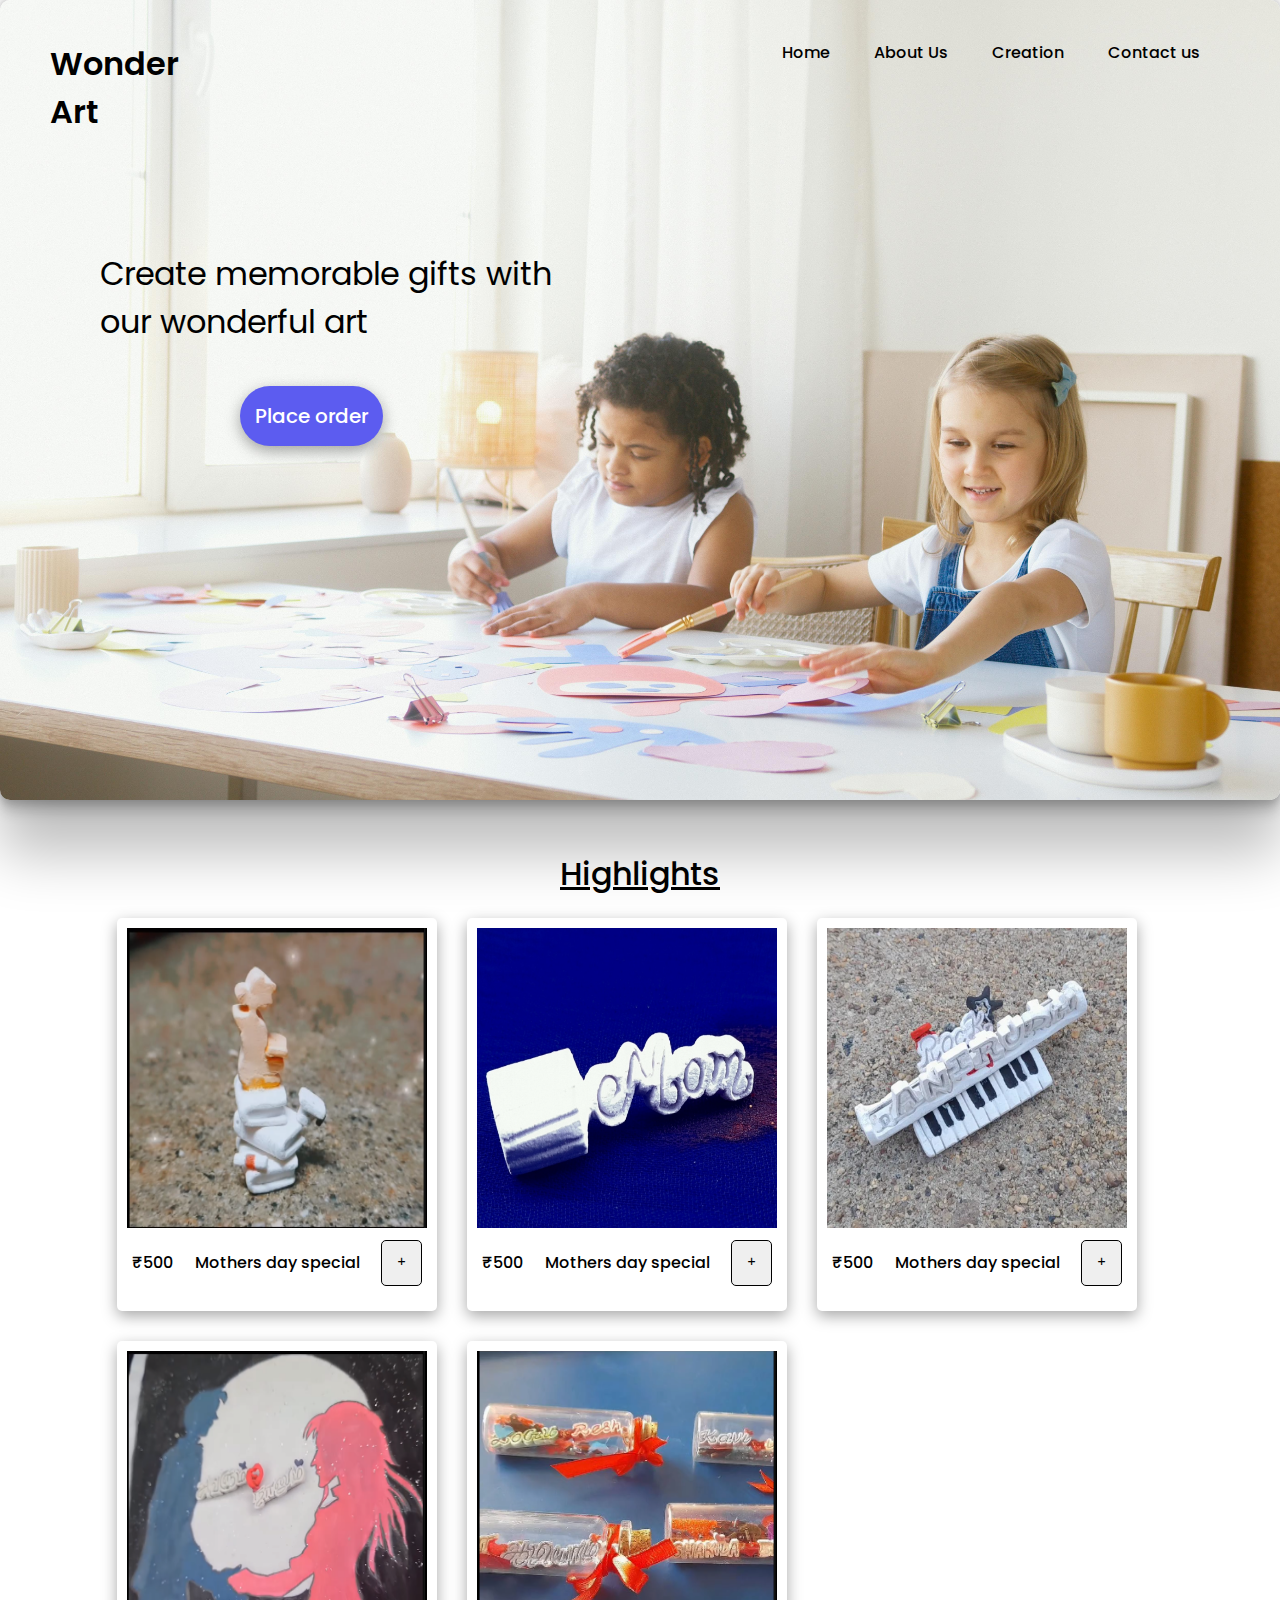
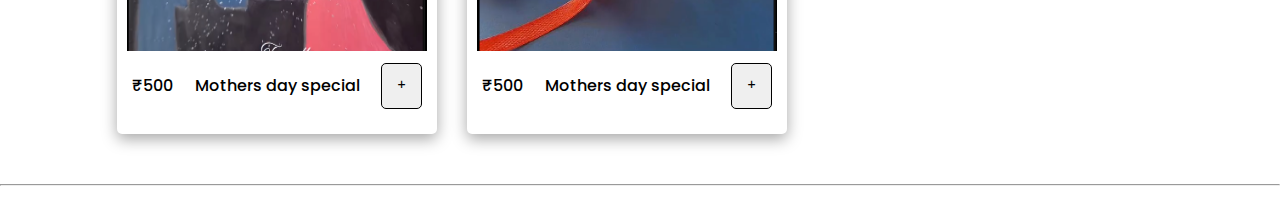
==== index.html @ ec38e164 "Add files via upload" ====
<!DOCTYPE html>
<html lang="en">
<head>
    <meta charset="UTF-8">
    <meta name="viewport" content="width=device-width, initial-scale=1.0">
    <title>wonder art</title>
    <link rel="icon" href="img/Screenshot_from_2024-03-21_18-56-15-removebg-preview.png">
    <link rel="stylesheet" href="style.css">
    <link rel="stylesheet" href="https://cdnjs.cloudflare.com/ajax/libs/font-awesome/6.5.1/css/all.min.css" integrity="sha512-DTOQO9RWCH3ppGqcWaEA1BIZOC6xxalwEsw9c2QQeAIftl+Vegovlnee1c9QX4TctnWMn13TZye+giMm8e2LwA==" crossorigin="anonymous" referrerpolicy="no-referrer" />
</head>
<body>
    
    <nav class="nav">
        <h1 class="logo">Wonder Art</h1>
        <!-- <div class="logo">
            <img src="img/logo.png">
        </div> -->
        
        <div class="content">
            <a href="index.html">Home</a>
            <a href="about.html">About Us</a>
            <a href="art.html">Creation</a>
            <a href="contect.html">Contact us</a>
            <a href="cart.html"><i class="fa-solid fa-cart-shopping"></i></a>
        </div>
    </nav>
    <div class="top">
        <div class="intro">
            <h1 class="slogan">Create memorable gifts with <br>our wonderful art</h1>
            <button class="orderbtn">Place order</button>
        </div>
        
    </div>
    <div class="middle">
        <center><h1 class="highlights"><u>Highlights</u> </h1></center>
        <div class="products">
            <div class="pro1">
                <img src="img/img1.png">
                <div class="list">
                    <p>₹500</p>
                    <p>Mothers day special</p>
                    <button>+</button>

                </div>
                
            </div>
            <div class="pro1">
                <img src="img/img2.png">
                <div class="list">
                    <p>₹500</p>
                    <p>Mothers day special</p>
                    <button>+</button>

                </div>
                
            </div><div class="pro1">
                <img src="img/img3.png">
                <div class="list">
                    <p>₹500</p>
                    <p>Mothers day special</p>
                    <button>+</button>

                </div>
                
            </div><div class="pro1">
                <img src="img/img4.png">
                <div class="list">
                    <p>₹500</p>
                    <p>Mothers day special</p>
                    <button>+</button>

                </div>
                
            </div><div class="pro1">
                <img src="img/img5.png">
                <div class="list">
                    <p>₹500</p>
                    <p>Mothers day special</p>
                    <button>+</button>

                </div>
                
            </div>
        </div>

  

    </div>
    <hr>
    <div class="buttom">
        
    </div>
    
</body>
</html>
---- style.css ----
@import url('https://fonts.googleapis.com/css2?family=Poppins:ital,wght@0,100;0,200;0,300;0,400;0,500;0,600;0,700;0,800;0,900;1,100;1,200;1,300;1,400;1,500;1,600;1,700;1,800;1,900&display=swap');

*{
    padding: 0;
    margin: 0;
    font-family: "Poppins", sans-serif;
    
}
body{
    height: 200vh;
    
}

.top{
    /* background-color: #00ab66; */
    background-image: url('img/back 1.jpg');
    background-size: cover;
    height: 800px;
    width: 100%;
    margin-top: -30px;
    /* width: 98%; */
    /* margin: -15px ;
    margin-left: 16px; */
    box-shadow: rgba(0, 0, 0, 0.25) 0px 54px 55px, rgba(0, 0, 0, 0.12) 0px -12px 30px, rgba(0, 0, 0, 0.12) 0px 4px 6px, rgba(0, 0, 0, 0.17) 0px 12px 13px, rgba(0, 0, 0, 0.09) 0px -3px 5px;
    border-radius: 10px;
    
}
.nav{
    display: flex;
    width: 100%;
    height: 30px;
    justify-content: space-between;
    position: sticky;
}
/* .logo{
    height: 110px;
    width: 110px;

} */
/* .logo img{
    height: 75px;
    width: 110px;
    margin: 10px;
} */
.logo{
    width: 180px;
    margin-top: 40px;
    margin-left: 50px;
    font-weight: 600;
    cursor: pointer;
}
.logo:hover{
    color: red;
}
.content{
    margin: 40px 20px ;
}
.content a{
    padding: 20px;
    font-weight: 500;
    cursor: pointer;
    text-decoration: none;
    color: black;
}
.content a:hover{
    color: rgb(99, 92, 92);
}
.slogan{
    
    padding-left: 100px;
    font-weight: 400;
}
.orderbtn{
    padding: 15px;
    border-radius: 40px;
    font-size: 20px;
    color: white;
    background-color: rgb(92, 92, 240);
    border: none;
    font-weight: 500;
    margin: 40px 0px 0px 240px;
    box-shadow: rgba(0, 0, 0, 0.35) 0px 5px 15px;
}
.orderbtn:hover{
    color:rgb(92, 92, 240);
    background-color: white;
    transition: all 0.3s ease-in;
    border: 2px solid rgb(92, 92, 240);
}

.intro{
    padding: 250px 0 0 0;
    height: max-content;
    width: max-content  ;
}
.middle{
    padding: 50px 0;
}
.highlights{
    font-weight: 500;
    
}
.products{
    margin-top: 20px;
    width: 98%;
    display: grid;
    grid-template-columns: repeat(auto-fit,minmax(320px,320px));
    justify-content: center; 
    gap: 30px;
}
.pro1{
    box-shadow: rgba(0, 0, 0, 0.35) 0px 5px 15px;
    padding: 10px;
    padding-bottom: 20px;
    border-radius: 5px;
    


}
.products img{
    height: 300px;
    width: 300px;
    
}
.pro1 p{
    padding-top: 10px;
    font-weight: 500;

}
.list{
    display: flex;
    justify-content: space-between;
    padding:5px ;
}
.list button{
    padding:12px 15px;
    border-radius: 5px;
    border: 1px solid black;
    outline: none;
    
}
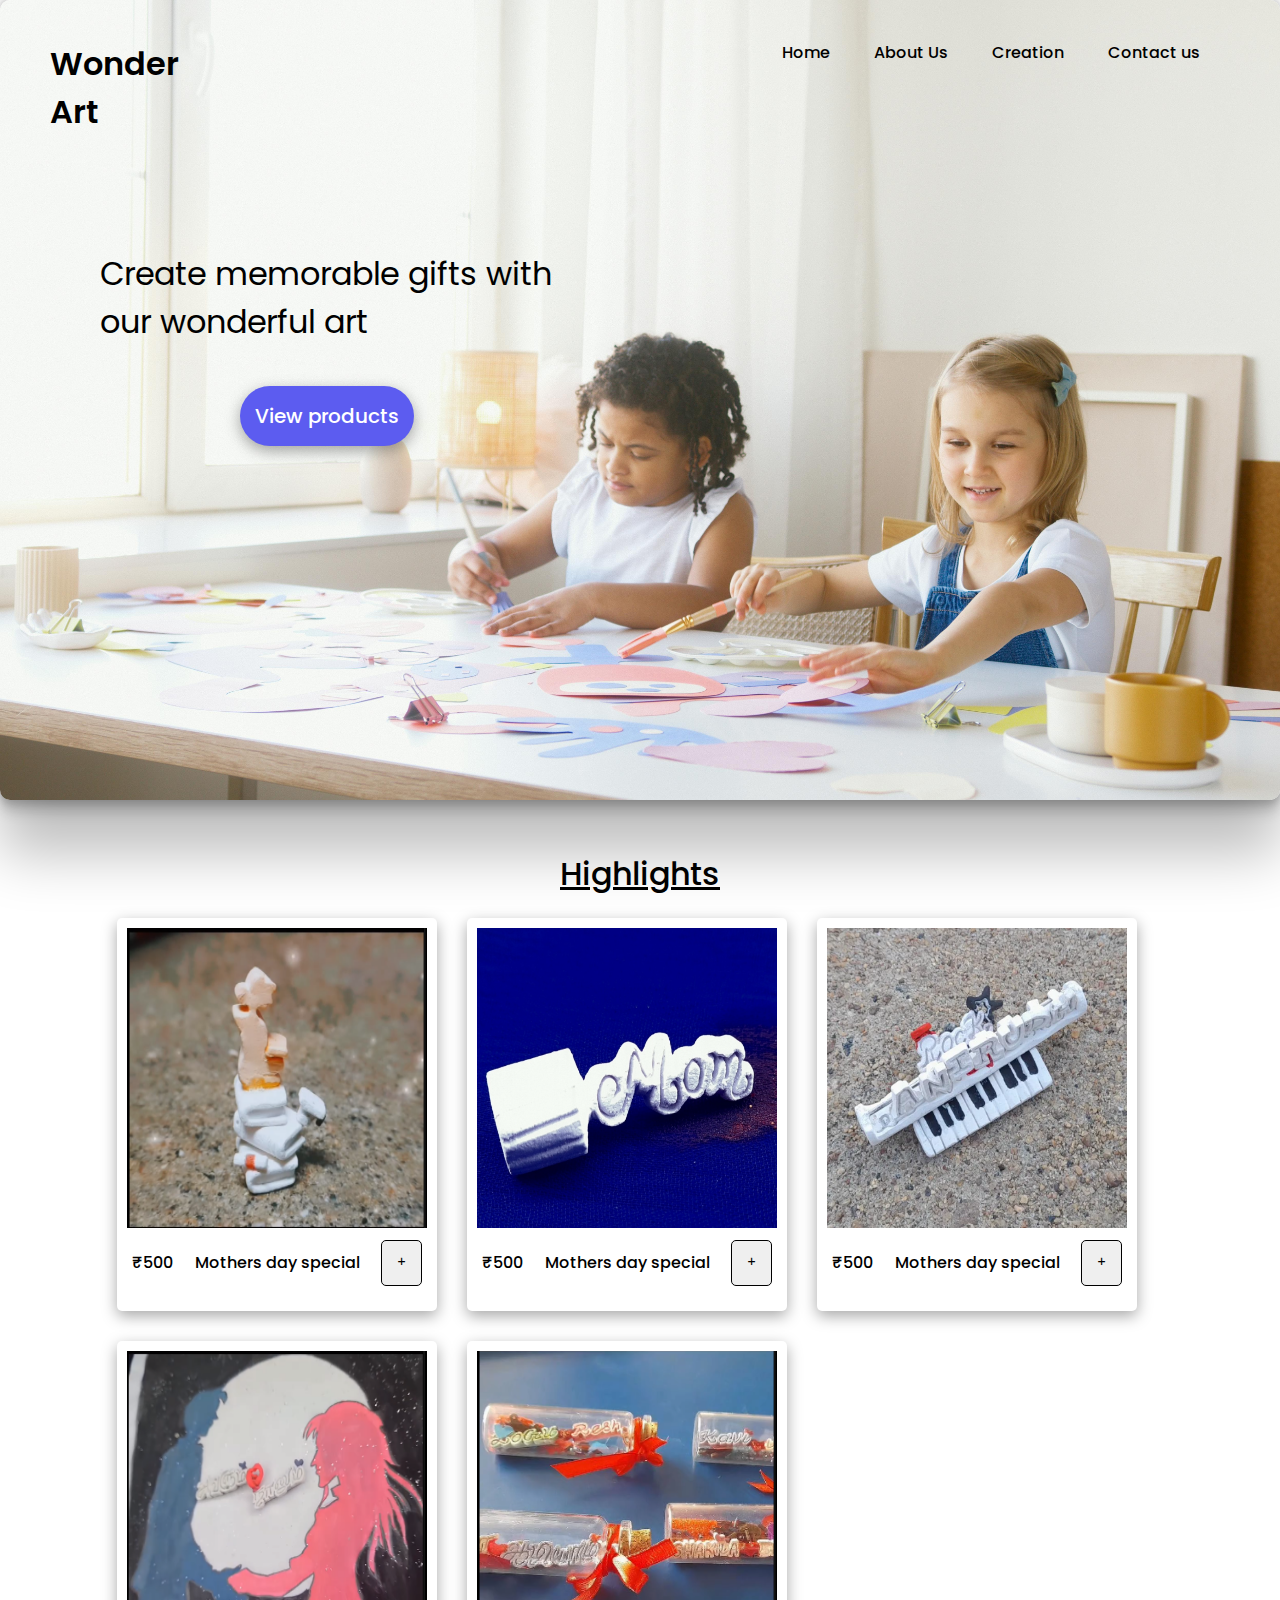
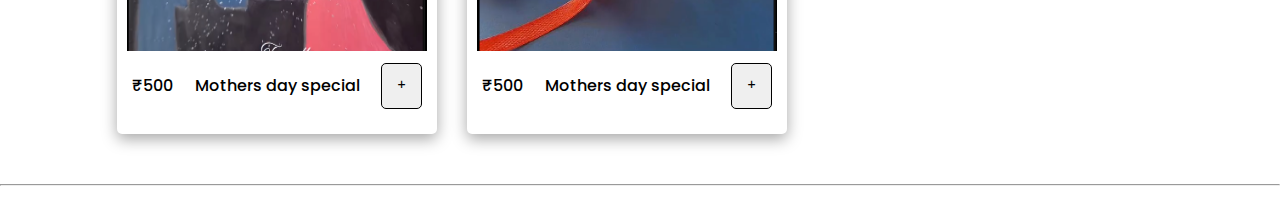
==== commit 1f5e59b9: "Add files via upload" ====
--- a/index.html
+++ b/index.html
@@ -12,6 +12,7 @@
     
     <nav class="nav">
         <h1 class="logo">Wonder Art</h1>
+        <i class="fa-solid fa-bars" id="menu"></i>
         <!-- <div class="logo">
             <img src="img/logo.png">
         </div> -->
@@ -22,12 +23,14 @@
             <a href="art.html">Creation</a>
             <a href="contect.html">Contact us</a>
             <a href="cart.html"><i class="fa-solid fa-cart-shopping"></i></a>
+            
         </div>
+        
     </nav>
     <div class="top">
         <div class="intro">
             <h1 class="slogan">Create memorable gifts with <br>our wonderful art</h1>
-            <button class="orderbtn">Place order</button>
+            <button class="orderbtn">View products</button>
         </div>
         
     </div>
--- a/style.css
+++ b/style.css
@@ -140,5 +140,127 @@
     outline: none;
     
 }
-
-
+#menu{
+    display: none;
+}
+@media(max-width:784px){
+    .orderbtn{
+        margin: 30px 0px 0px 200px;
+        font-size: 15px;
+    }
+    .slogan{
+        font-size: 24px;
+        padding-left: 60px;
+    }
+    .content a{
+        font-size: 15px;
+        padding: 10px;
+    }
+    .logo{
+
+        font-size: 20px;
+   }
+}
+@media(max-width:666px){
+    .content{
+        display: flex;
+        flex-direction: column;
+        text-align: center;
+        padding: 0;
+        margin: 0;
+        position: absolute;
+        left: 0;
+        width: 100%;
+        background-color: yellow;
+        height: 300px;
+        margin-top: 71px;   
+        padding-top: 58px;
+        display: none;
+    }
+    .logo{
+        margin-top: 22px;
+        margin-left: 28px;
+    }
+    .intro{
+        padding: 300px 0 0 0;
+    }
+    #menu{
+        display: block;
+        position: absolute;
+        top:30px;
+        right: 3%;
+    }
+}
+@media(max-width:460px){
+    .slogan{
+        font-size: 19px;
+        text-align: center;
+        padding-left: 105px;
+    }
+    .orderbtn {
+        margin: 31px 0px 0px 183px;
+    }
+    .top{
+        height: 563px;
+    }
+    .intro {
+        padding: 190px 0 0 0;
+    }
+    #menu{
+        
+        right: 5%;
+    }
+
+
+}
+@media(max-width:425px){
+    .slogan{
+        font-size: 19px;
+        text-align: center;
+        padding:0;
+    }
+    .orderbtn {
+        margin: 32px 0px 0px 36%;
+        
+    }
+    .top{
+        height: 563px;
+    }
+    .intro {
+        padding: 190px 0 0 0;
+        width: 100%;
+    }
+   .content{
+    left: 55px;
+    margin-top: 71px;
+    width: 78%;
+   }
+
+
+}
+@media(max-width:375px){
+    .content{
+        left: 34px;
+        margin-top: 71px;
+        width: 78%;
+       } 
+    .orderbtn{
+        margin: 31px 0px 0px 29%;
+    } 
+    .products img {
+        height: 284px;
+        width: 277px;
+    }  
+    .pro1{
+        width: 87%;
+        padding: 8px;
+        margin: 20px 13px;
+    } 
+
+}
+
+
+
+
+
+
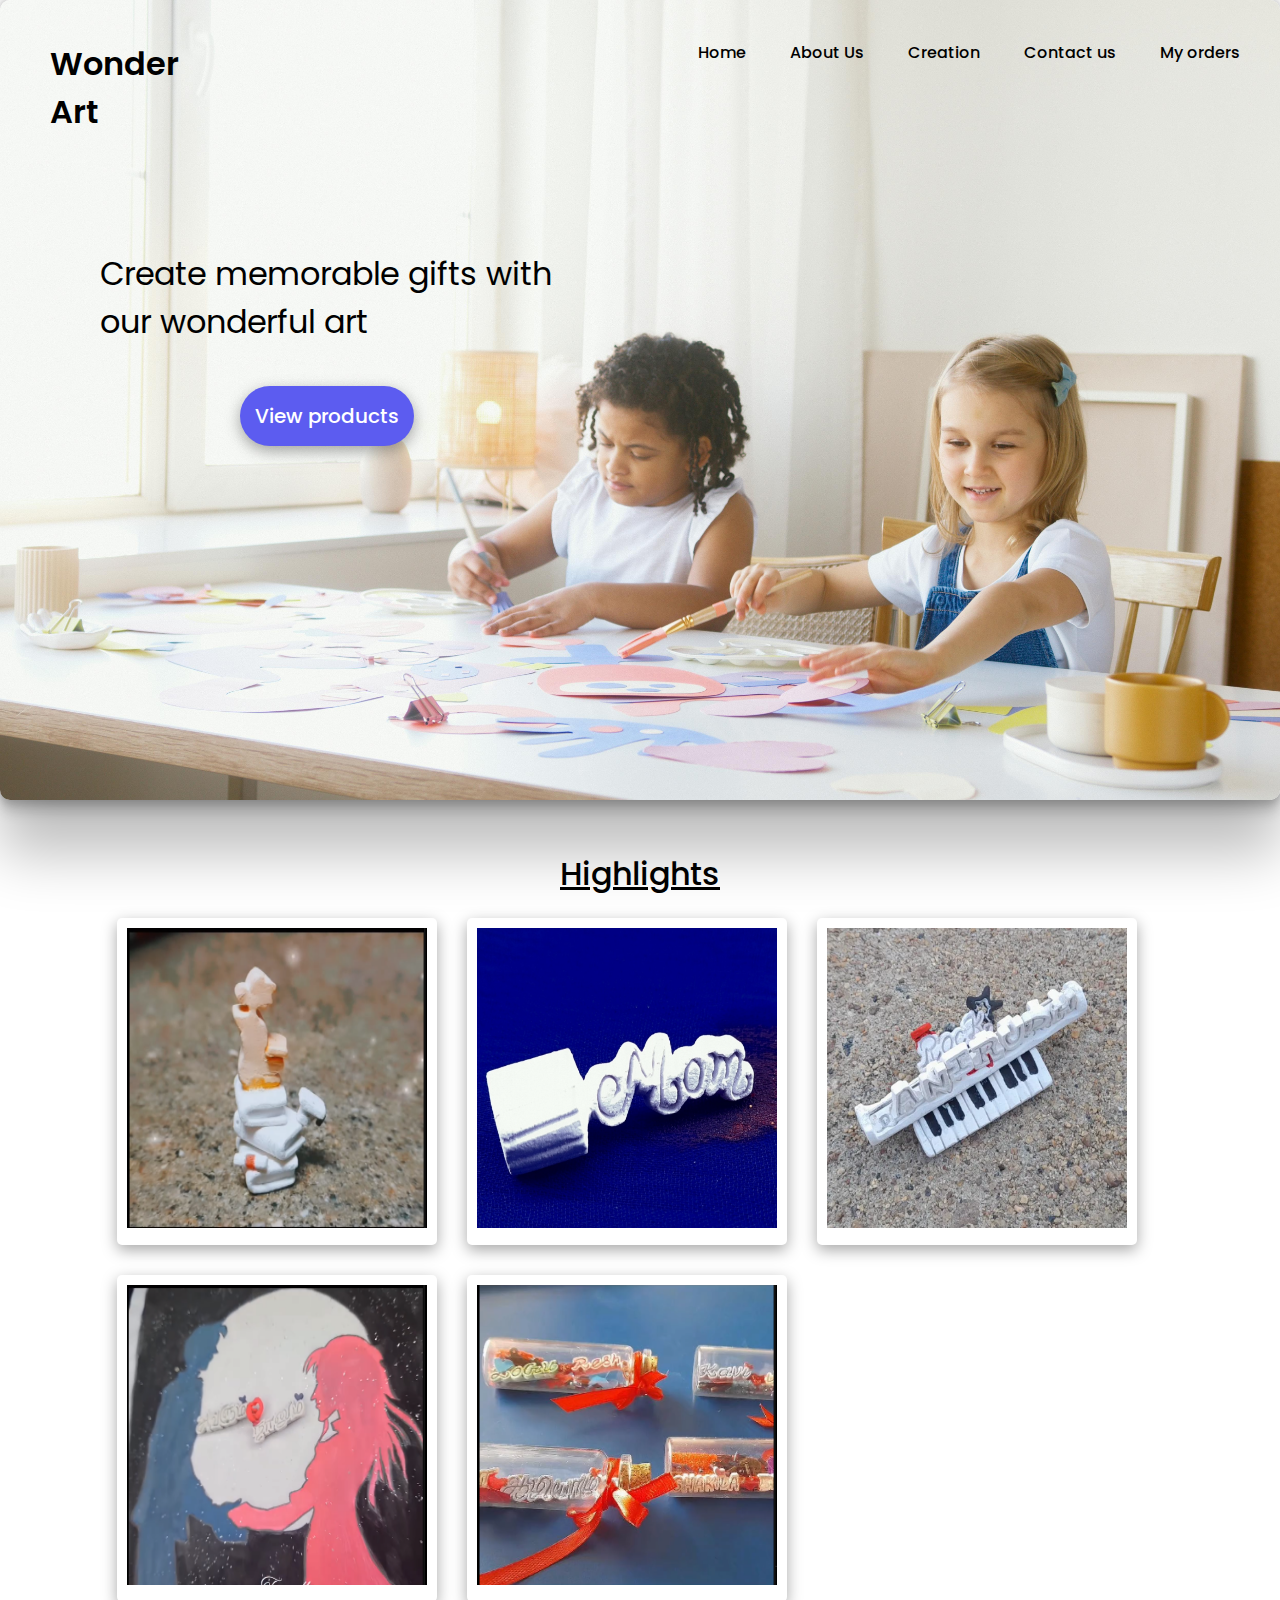
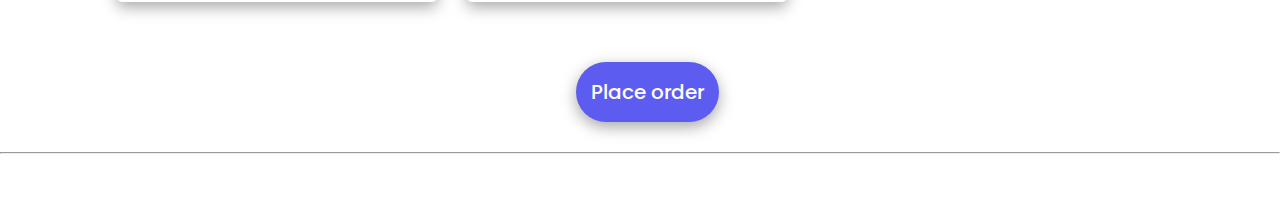
==== commit 124e2c1c: "Add files via upload" ====
--- a/index.html
+++ b/index.html
@@ -12,17 +12,18 @@
     
     <nav class="nav">
         <h1 class="logo">Wonder Art</h1>
-        <i class="fa-solid fa-bars" id="menu"></i>
+        <i class="fa-solid fa-bars" id="menu" onclick="menu()"></i>
         <!-- <div class="logo">
             <img src="img/logo.png">
         </div> -->
         
-        <div class="content">
+        <div class="content" id="content">
             <a href="index.html">Home</a>
             <a href="about.html">About Us</a>
             <a href="art.html">Creation</a>
             <a href="contect.html">Contact us</a>
-            <a href="cart.html"><i class="fa-solid fa-cart-shopping"></i></a>
+            <a href="cart.html">My orders</a>
+            <!-- <a href="#"><i class="fa-solid fa-cart-shopping"></i></a> -->
             
         </div>
         
@@ -30,58 +31,91 @@
     <div class="top">
         <div class="intro">
             <h1 class="slogan">Create memorable gifts with <br>our wonderful art</h1>
-            <button class="orderbtn">View products</button>
+            <button class="orderbtn" onclick="focusView()">View products</button>
         </div>
+
+        <!-- <div class="cart">
+            <h1>Cart</h1>
+            <div class="cartProduct">
+                <img src="img/img1.png">
+                <p>Mothers day special</p>
+                <p>500.00</p>
+                <i class="fa-solid fa-trash"></i>
+
+            </div>
+            <div class="cartProduct">
+                <img src="img/img2.png">
+                <p>Mothers day special</p>
+                <p>500.00</p>
+                <i class="fa-solid fa-trash"></i>
+
+            </div>
+            <hr>
+            <div class="total">
+                
+            </div>
+            <div class="total">
+                <p>Total</p>
+                <p>100.00</p>
+                <button class="cartorderbtn">Conform order</button>
+                 
+                 
+            </div>
+           
+    
+        </div>
+         -->
+
         
     </div>
-    <div class="middle">
+    <div class="middle" id="middle">
         <center><h1 class="highlights"><u>Highlights</u> </h1></center>
         <div class="products">
             <div class="pro1">
                 <img src="img/img1.png">
-                <div class="list">
+                <!-- <div class="list">
+                    <p>₹500</p>
+                    <p>Mothers day special</p>
+                    <button>+</button>
+
+                </div> -->
+                
+            </div>
+            <div class="pro1">
+                <img src="img/img2.png">
+                <!-- <div class="list">
                     <p>₹500</p>
                     <p>Mothers day special</p>
                     <button>+</button>
 
                 </div>
-                
-            </div>
-            <div class="pro1">
-                <img src="img/img2.png">
-                <div class="list">
+                 -->
+            </div><div class="pro1">
+                <img src="img/img3.png">
+                <!-- <div class="list">
                     <p>₹500</p>
                     <p>Mothers day special</p>
                     <button>+</button>
 
-                </div>
+                </div> -->
                 
             </div><div class="pro1">
-                <img src="img/img3.png">
-                <div class="list">
+                <img src="img/img4.png">
+                <!-- <div class="list">
                     <p>₹500</p>
                     <p>Mothers day special</p>
                     <button>+</button>
 
-                </div>
+                </div> -->
                 
             </div><div class="pro1">
-                <img src="img/img4.png">
-                <div class="list">
+                <img src="img/img5.png">
+                <!-- <div class="list">
                     <p>₹500</p>
                     <p>Mothers day special</p>
                     <button>+</button>
 
-                </div>
-                
-            </div><div class="pro1">
-                <img src="img/img5.png">
-                <div class="list">
-                    <p>₹500</p>
-                    <p>Mothers day special</p>
-                    <button>+</button>
-
-                </div>
+                </div> -->
                 
             </div>
         </div>
@@ -89,10 +123,13 @@
   
 
     </div>
+    <button class="lastorderbtn" > <a href="art.html">Place order</a></button>
     <hr>
     <div class="buttom">
         
     </div>
+
+    <script src="script.js"></script>
     
 </body>
 </html>--- a/style.css
+++ b/style.css
@@ -9,6 +9,7 @@
 }
 body{
     height: 200vh;
+    position: relative;
     
 }
 
@@ -24,14 +25,15 @@
     margin-left: 16px; */
     box-shadow: rgba(0, 0, 0, 0.25) 0px 54px 55px, rgba(0, 0, 0, 0.12) 0px -12px 30px, rgba(0, 0, 0, 0.12) 0px 4px 6px, rgba(0, 0, 0, 0.17) 0px 12px 13px, rgba(0, 0, 0, 0.09) 0px -3px 5px;
     border-radius: 10px;
-    
+    /* display: flex;
+    justify-content: space-between; */
 }
 .nav{
     display: flex;
     width: 100%;
     height: 30px;
     justify-content: space-between;
-    position: sticky;
+
 }
 /* .logo{
     height: 110px;
@@ -89,6 +91,7 @@
     border: 2px solid rgb(92, 92, 240);
 }
 
+
 .intro{
     padding: 250px 0 0 0;
     height: max-content;
@@ -112,7 +115,7 @@
 .pro1{
     box-shadow: rgba(0, 0, 0, 0.35) 0px 5px 15px;
     padding: 10px;
-    padding-bottom: 20px;
+    /* padding-bottom: 20px; */
     border-radius: 5px;
     
 
@@ -140,13 +143,91 @@
     outline: none;
     
 }
+.cart{
+    width: 20%;
+    margin: 80px 10px ;
+    height: max-content;
+    background-image: linear-gradient(120deg, #a1c4fd 0%, #c2e9fb 100%);
+    box-shadow: rgba(0, 0, 0, 0.35) 0px 5px 15px;
+    padding: 20px;
+    text-align: center;
+    border-radius:5px ;
+
+}
+hr{
+    margin-top: 20px;
+
+}
+.cartProduct{
+    height: max-content;
+    display: flex;
+    align-items: center;
+    justify-content: space-between;
+    padding: 10px;
+    
+    
+}
+.cartProduct img{
+    height: 60px;
+    width: 60px;
+    border-radius: 60%;
+}
+.cartProduct p{
+    font-size: 13px;
+} 
+.total{
+    display: flex;
+    justify-content: space-between;
+    align-items: center;
+    padding: 10px 0;
+    
+}
+.cartorderbtn{
+    padding: 10px;
+    border-radius: 5px;
+    border: none;
+    color: white;
+    background-color: rgb(92, 92, 240);
+}
+.cartorderbtn:hover{
+    color: rgb(92, 92, 240);
+    background-color: white;
+}
+.lastorderbtn a{
+    color: white;
+    text-decoration: none;
+    }
+.lastorderbtn{
+    padding: 15px;
+    margin: 10px 0;
+    margin-left: 45%;
+    border-radius: 40px;
+    font-size: 20px;
+    color: white;
+    background-color: rgb(92, 92, 240);
+    border: none;
+    text-decoration: none;
+    font-weight: 500;
+    box-shadow: rgba(0, 0, 0, 0.35) 0px 5px 15px;
+}
+
+
+.lastorderbtn:hover{
+    color:rgb(92, 92, 240);
+    background-color:rgb(18, 196, 196);
+    transition: all 0.3s ease-in;
+    
+}
+
+
 #menu{
     display: none;
 }
 @media(max-width:784px){
     .orderbtn{
-        margin: 30px 0px 0px 200px;
+        
         font-size: 15px;
+        margin: 39px 0px 0px 147px;
     }
     .slogan{
         font-size: 24px;
@@ -162,8 +243,17 @@
    }
 }
 @media(max-width:666px){
+    .content a{
+        color: white;
+    }
+    .orderbtn:hover{
+        color:white;
+        background-color:rgb(92, 92, 240) ;
+        transition: all 0.3s ease-in;
+        border: none;
+    }
     .content{
-        display: flex;
+        background-image: linear-gradient( rgba(10, 10, 10, 0.644),rgba(10, 10, 10, 0.644)) ,url("img/menu\ bg.jpg");
         flex-direction: column;
         text-align: center;
         padding: 0;
@@ -171,7 +261,8 @@
         position: absolute;
         left: 0;
         width: 100%;
-        background-color: yellow;
+        background-size: cover;
+        border-radius: 10px;
         height: 300px;
         margin-top: 71px;   
         padding-top: 58px;
@@ -182,7 +273,16 @@
         margin-left: 28px;
     }
     .intro{
-        padding: 300px 0 0 0;
+        margin: 0;
+        display: flex;
+        flex-direction: column;
+        align-items: center;
+        justify-content: center;
+        height: 800px;
+        width: 100%;
+        padding: 0%;
+    
+
     }
     #menu{
         display: block;
@@ -190,26 +290,39 @@
         top:30px;
         right: 3%;
     }
+    .show{
+        display: flex;
+    }
+    .orderbtn{
+        margin: 0;
+        margin-top: 17px;
+
+    }
 }
 @media(max-width:460px){
     .slogan{
         font-size: 19px;
         text-align: center;
-        padding-left: 105px;
+        padding-left: 0;
     }
     .orderbtn {
-        margin: 31px 0px 0px 183px;
+        margin: 0;
+        margin-top: 17px;
     }
     .top{
         height: 563px;
     }
     .intro {
-        padding: 190px 0 0 0;
+        padding:0;
     }
     #menu{
         
         right: 5%;
     }
+    .intro{
+        height: 563px;
+    }
+
 
 
 }
@@ -220,21 +333,25 @@
         padding:0;
     }
     .orderbtn {
-        margin: 32px 0px 0px 36%;
+        margin: 0;
+        margin-top: 17px;
         
     }
+    
     .top{
         height: 563px;
     }
     .intro {
-        padding: 190px 0 0 0;
+        padding: 0;
         width: 100%;
+        height: 563px;
     }
    .content{
     left: 55px;
     margin-top: 71px;
     width: 78%;
    }
+   
 
 
 }
@@ -245,7 +362,8 @@
         width: 78%;
        } 
     .orderbtn{
-        margin: 31px 0px 0px 29%;
+        margin: 0;
+        margin-top: 17px;
     } 
     .products img {
         height: 284px;
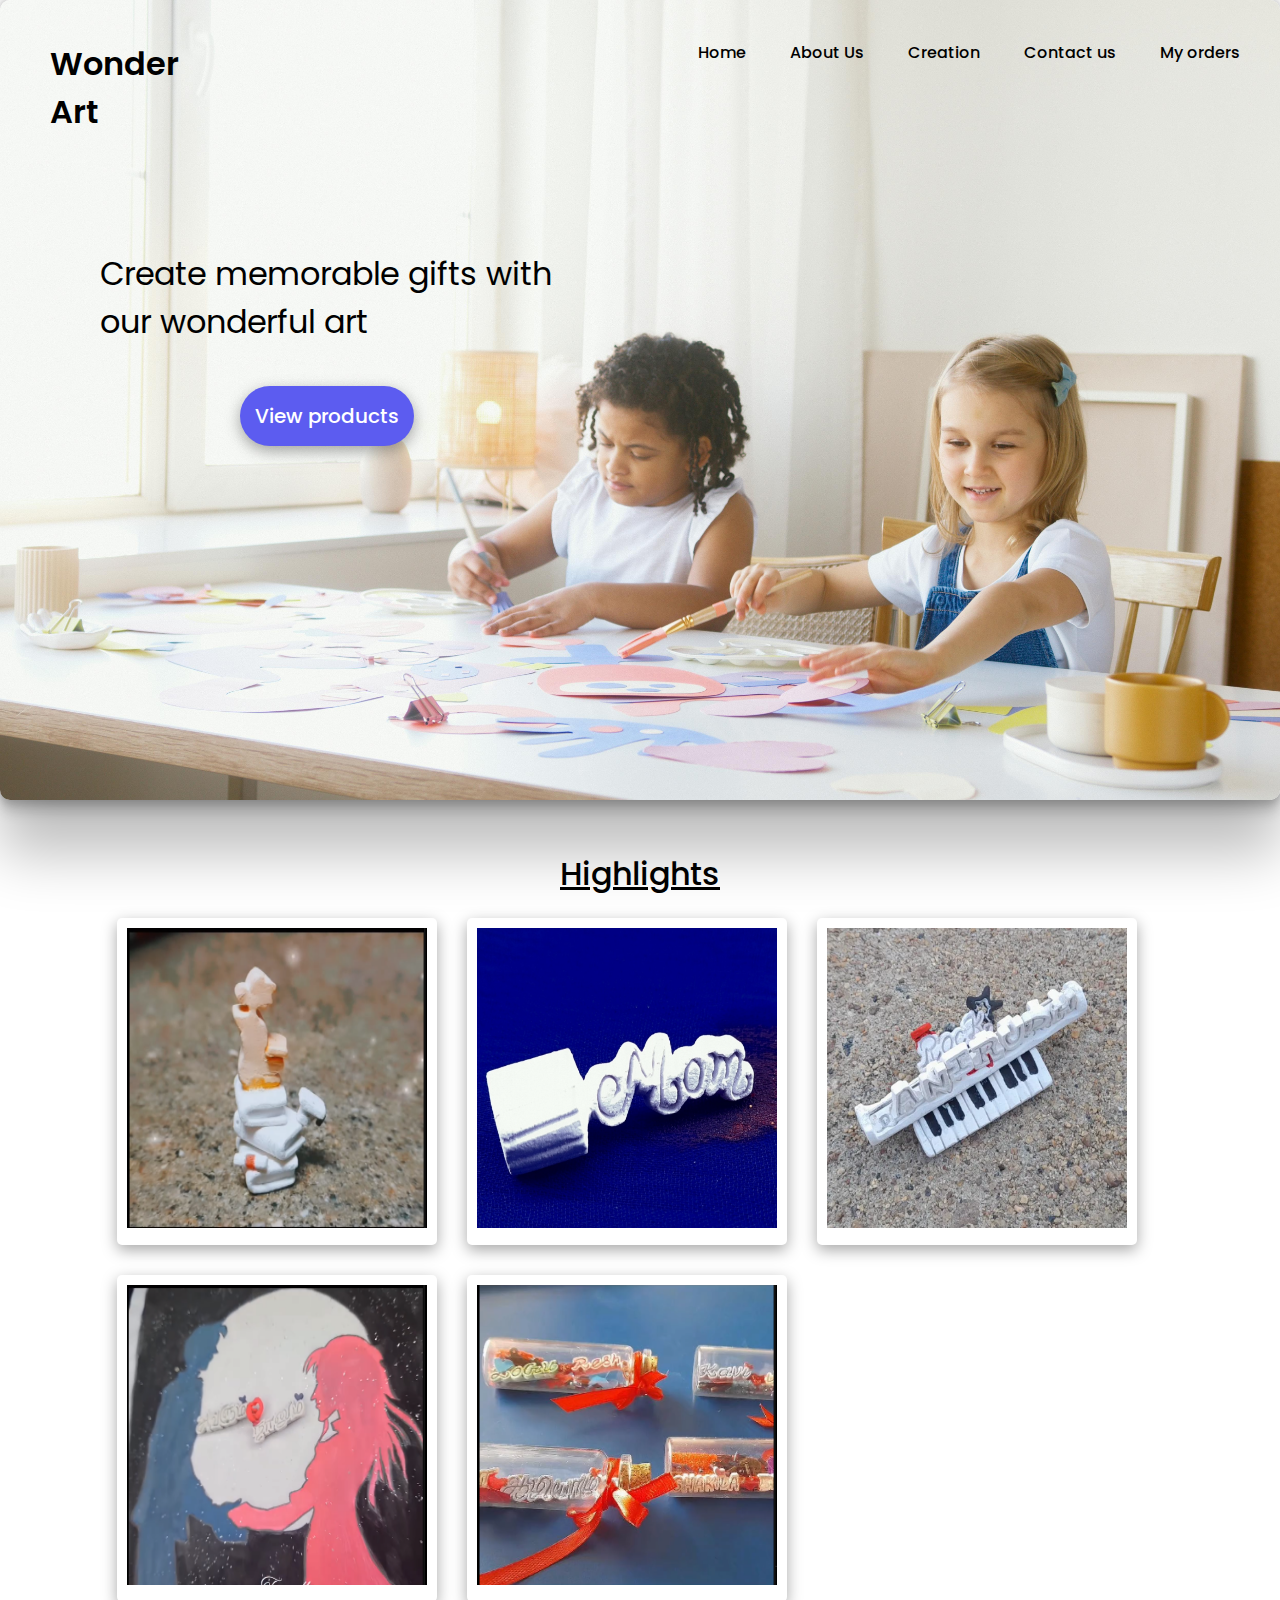
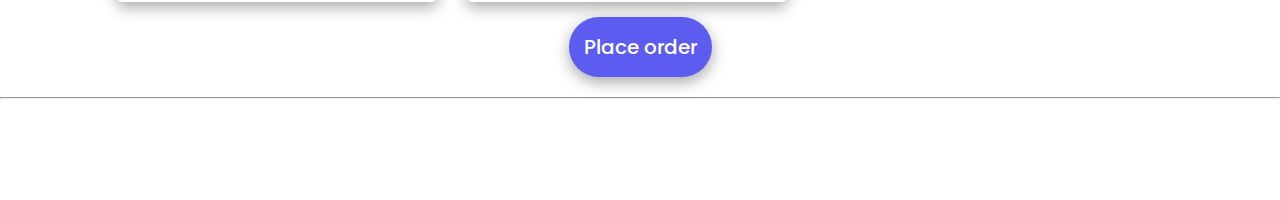
==== commit ae2bfeff: "Add files via upload" ====
--- a/index.html
+++ b/index.html
@@ -123,7 +123,10 @@
   
 
     </div>
-    <button class="lastorderbtn" > <a href="art.html">Place order</a></button>
+    <div class="lastbtn">
+        <button class="lastorderbtn" > <a href="art.html">Place order</a></button>
+    </div>
+    
     <hr>
     <div class="buttom">
         
--- a/style.css
+++ b/style.css
@@ -99,6 +99,7 @@
 }
 .middle{
     padding: 50px 0;
+    padding-bottom: 15px;
 }
 .highlights{
     font-weight: 500;
@@ -199,8 +200,7 @@
     }
 .lastorderbtn{
     padding: 15px;
-    margin: 10px 0;
-    margin-left: 45%;
+    
     border-radius: 40px;
     font-size: 20px;
     color: white;
@@ -218,12 +218,24 @@
     transition: all 0.3s ease-in;
     
 }
+.lastbtn{
+    display: flex;
+    justify-content: center;
+    width: 100%;
+}
+
 
 
 #menu{
     display: none;
 }
 @media(max-width:784px){
+    .content{
+        font-size: 14px;
+    }
+}
+
+@media(max-width:800px){
     .orderbtn{
         
         font-size: 15px;
